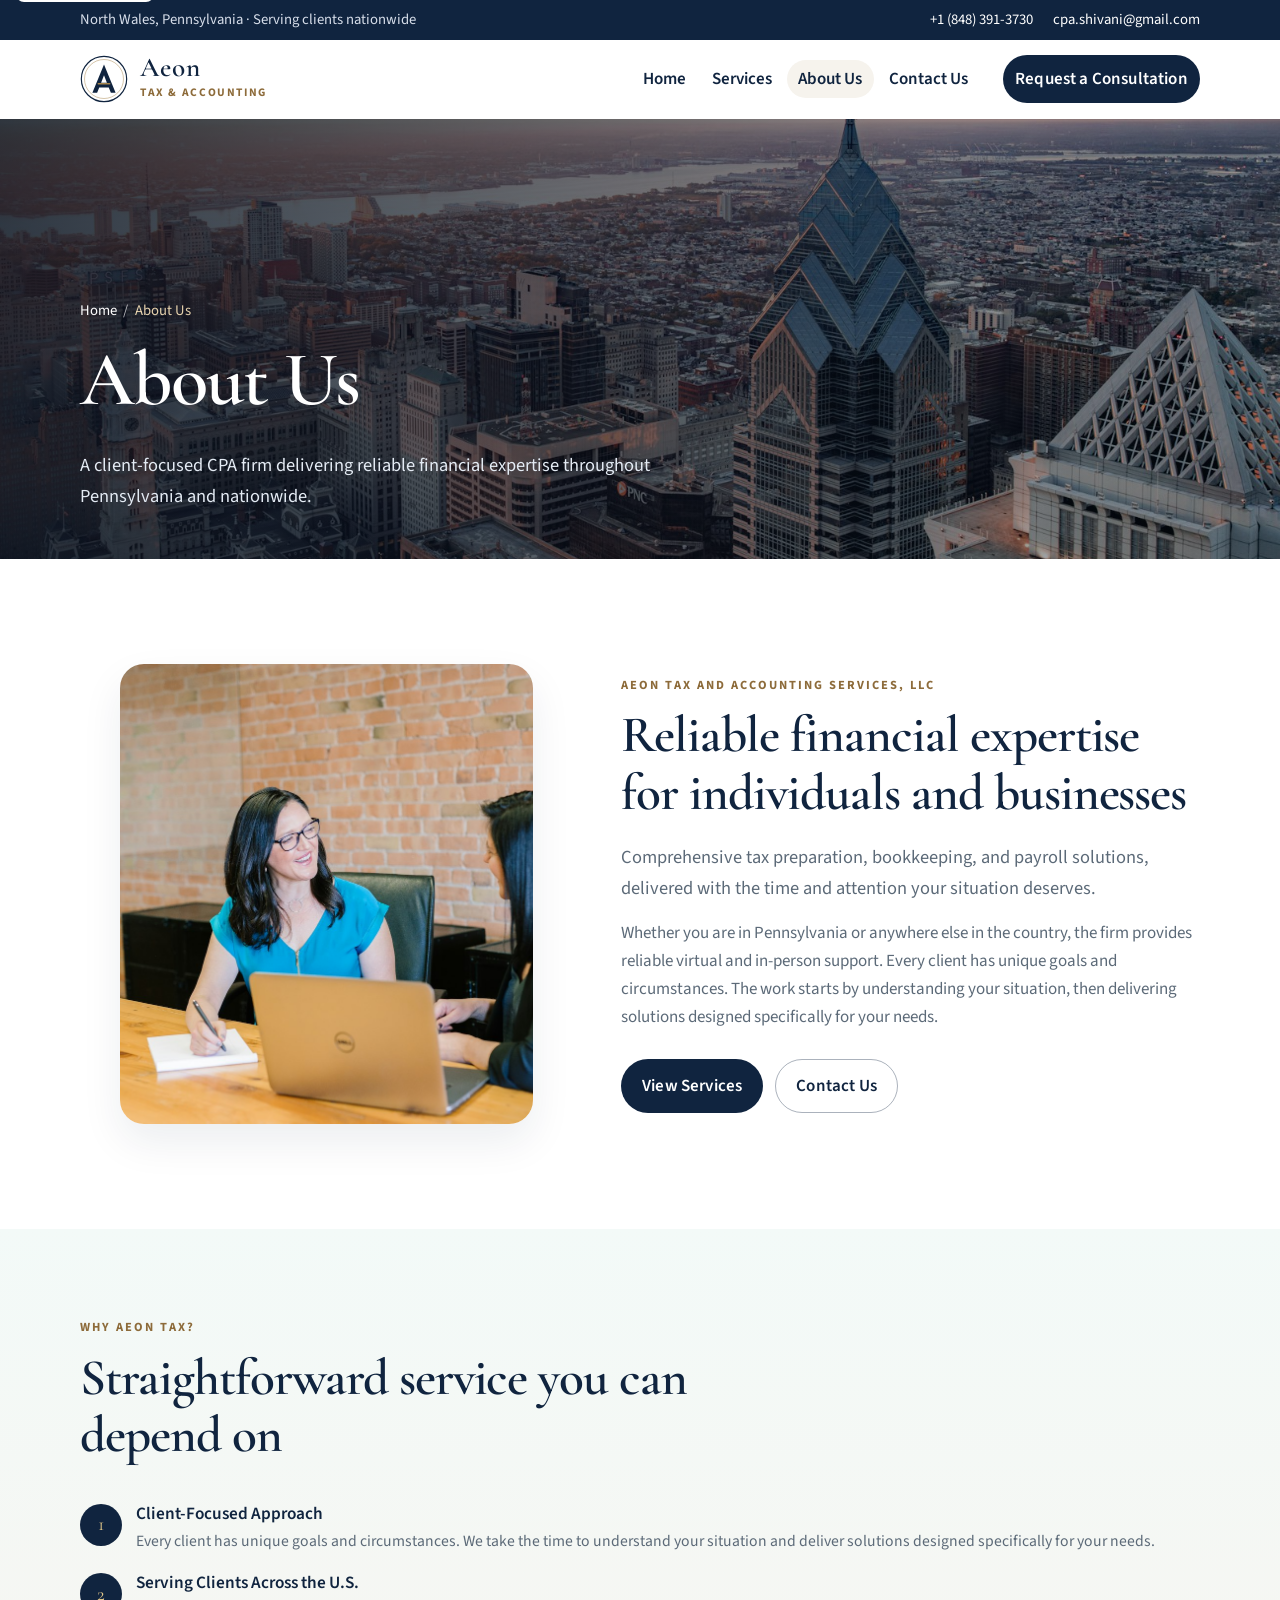
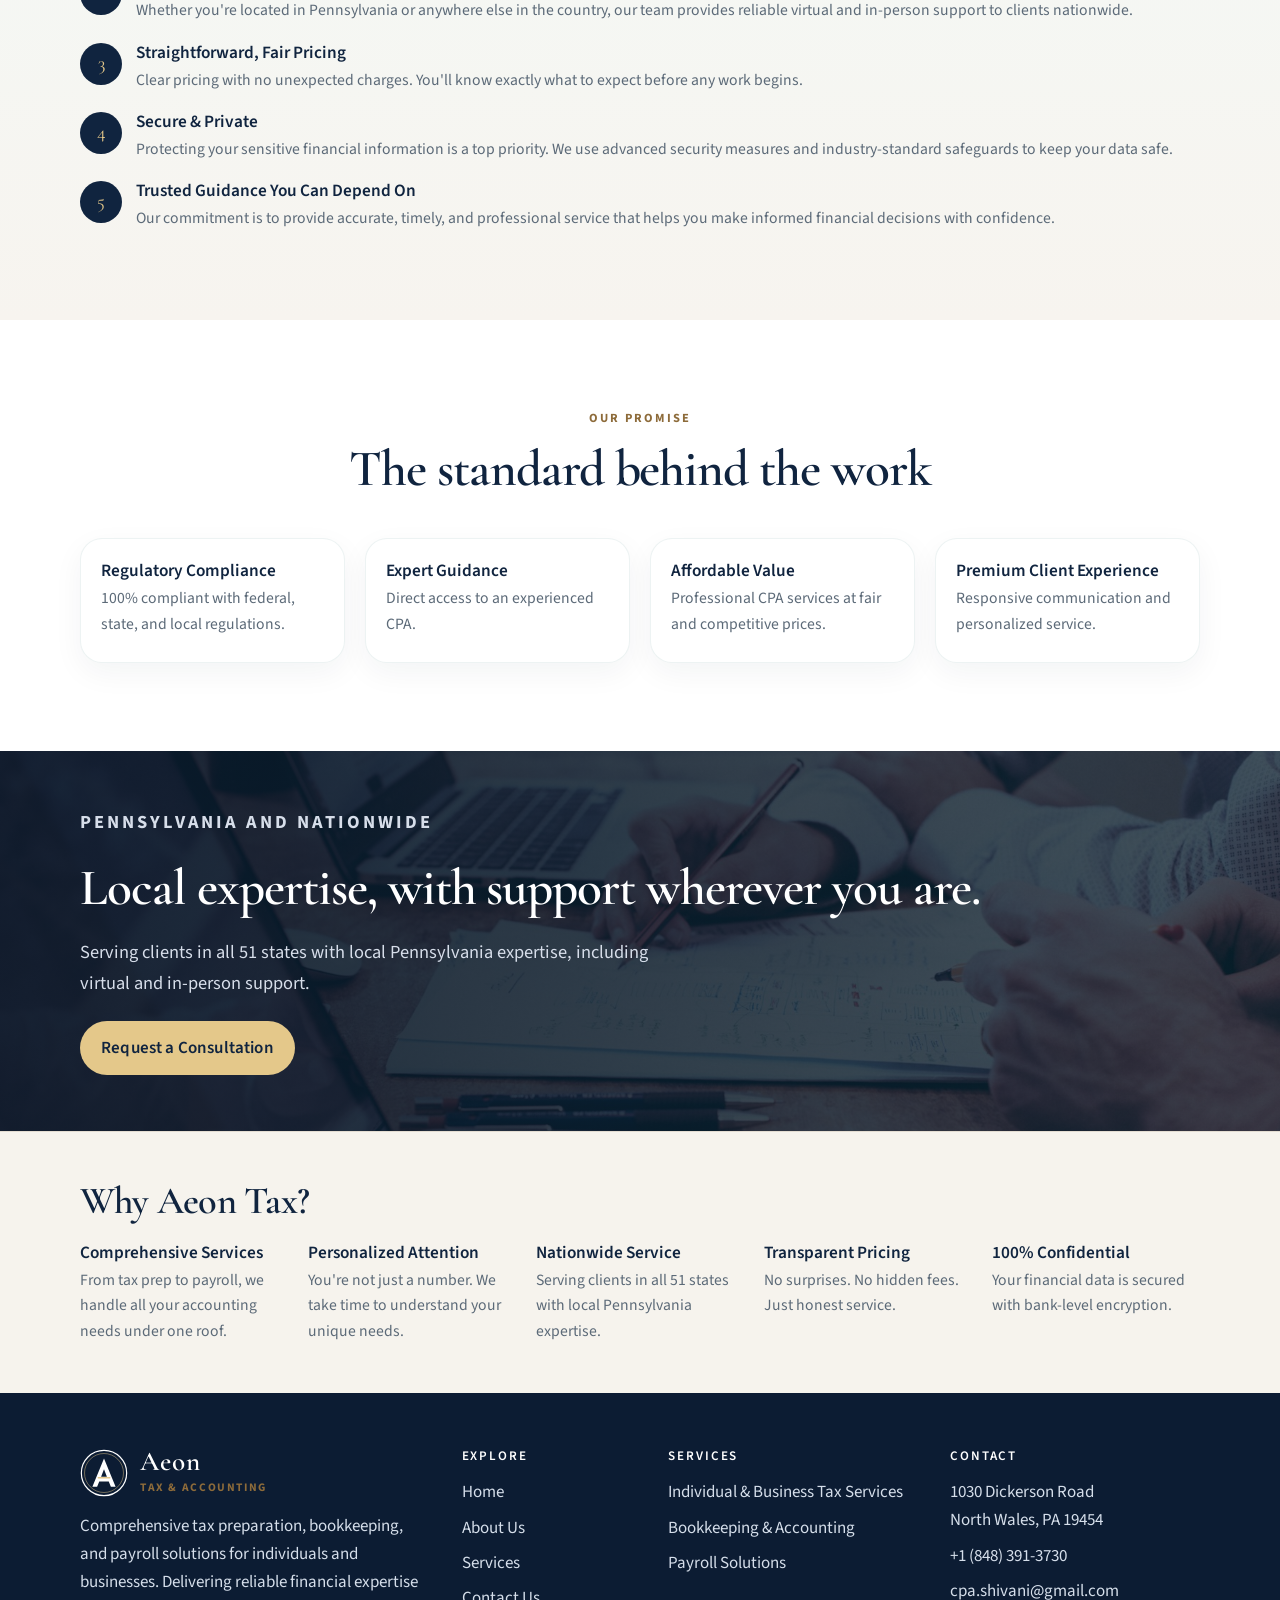
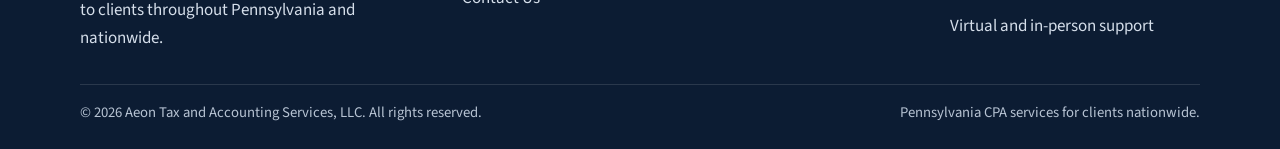
==== about.html @ 9fcaf342 "Initial commit of the Aeon Tax and Accounting Services website, including HTML pages for Home, About" ====
<!DOCTYPE html>
<html lang="en">
<head>
  <meta charset="utf-8">
  <meta name="viewport" content="width=device-width, initial-scale=1">
  <title>About Us | Aeon Tax and Accounting Services, LLC</title>
  <meta name="description" content="Aeon Tax and Accounting Services, LLC provides client-focused CPA services with virtual and in-person support across Pennsylvania and the United States.">
  <meta name="theme-color" content="#10243f">
  <meta property="og:title" content="About Aeon Tax and Accounting Services, LLC">
  <meta property="og:description" content="A client-focused CPA firm serving Pennsylvania and clients nationwide with tax, bookkeeping, and payroll support.">
  <meta property="og:type" content="website">
  <link rel="icon" href="images/logo/favicon.svg" type="image/svg+xml">
  <link rel="preconnect" href="https://fonts.googleapis.com">
  <link rel="preconnect" href="https://fonts.gstatic.com" crossorigin>
  <link href="https://fonts.googleapis.com/css2?family=Cormorant+Garamond:ital,wght@0,500;0,600;0,700;1,500&family=Source+Sans+3:wght@400;500;600;700&display=swap" rel="stylesheet">
  <link rel="stylesheet" href="css/style.css">
</head>
<body>
  <a class="skip-link" href="#main">Skip to content</a>
  <header class="site-header">
    <div class="utility">
      <div class="wrap utility-inner">
        <span>North Wales, Pennsylvania · Serving clients nationwide</span>
        <div class="utility-links">
          <a href="tel:+18483913730">+1 (848) 391-3730</a>
          <a href="mailto:cpa.shivani@gmail.com">cpa.shivani@gmail.com</a>
        </div>
      </div>
    </div>
    <div class="wrap header-bar">
      <a class="logo" href="index.html" aria-label="Aeon Tax and Accounting Services, LLC, home">
        <svg class="logo-mark" viewBox="0 0 72 72" aria-hidden="true" focusable="false">
          <circle cx="36" cy="36" r="34" fill="none" stroke="currentColor" stroke-width="1.75"></circle>
          <circle cx="36" cy="36" r="29.25" fill="none" stroke="#A6844A" stroke-width="0.7"></circle>
          <path fill="currentColor" fill-rule="evenodd" d="M36 14.2 53.4 56.8h-7.1l-3.15-8.15H28.85L25.7 56.8h-7.1L36 14.2Zm0 16.15-4.35 11.25h8.7L36 30.35Z"></path>
          <path d="M27.4 43.15h17.2" stroke="#A6844A" stroke-width="2.15" stroke-linecap="round"></path>
        </svg>
        <span>
          <span class="logo-name">Aeon</span>
          <span class="logo-sub">Tax &amp; Accounting</span>
        </span>
      </a>
      <button class="nav-toggle" type="button" aria-expanded="false" aria-controls="site-nav">
        <span class="sr-only">Open menu</span>
        <span class="nav-toggle-bar"></span>
      </button>
      <nav class="site-nav" id="site-nav" aria-label="Primary">
        <ul>
          <li><a href="index.html">Home</a></li>
          <li class="has-sub">
            <a href="services.html">Services</a>
            <button class="sub-toggle" type="button" aria-expanded="false" aria-controls="service-menu">
              <span class="sr-only">Show services</span>
              <svg width="12" height="8" viewBox="0 0 12 8" aria-hidden="true"><path d="M1 1.5 6 6.5 11 1.5" fill="none" stroke="currentColor" stroke-width="1.6" stroke-linecap="round"></path></svg>
            </button>
            <ul class="submenu" id="service-menu">
              <li><a href="service-pages/tax-services.html">Individual &amp; Business Tax Services</a></li>
              <li><a href="service-pages/bookkeeping.html">Bookkeeping &amp; Accounting</a></li>
              <li><a href="service-pages/payroll.html">Payroll Solutions</a></li>
            </ul>
          </li>
          <li><a href="about.html" aria-current="page">About Us</a></li>
          <li><a href="contact.html">Contact Us</a></li>
        </ul>
        <a class="btn btn-primary" href="contact.html">Request a Consultation</a>
      </nav>
    </div>
  </header>

  <main id="main">
    <header class="page-banner">
      <img src="images/banners/about.jpg" alt="Philadelphia skyline along the Schuylkill River at sunrise, including City Hall">
      <div class="shade"></div>
      <div class="wrap">
        <nav class="crumbs" aria-label="Breadcrumb">
          <ol>
            <li><a href="index.html">Home</a></li>
            <li aria-current="page">About Us</li>
          </ol>
        </nav>
        <h1>About Us</h1>
        <p class="lead">A client-focused CPA firm delivering reliable financial expertise throughout Pennsylvania and nationwide.</p>
      </div>
    </header>

    <section class="section" aria-labelledby="about-intro">
      <div class="wrap split">
        <figure class="frame">
          <img src="images/content/consulting.jpg" width="1400" height="933" alt="Two professionals meeting at a conference table with a laptop and notes">
        </figure>
        <div>
          <p class="eyebrow">Aeon Tax and Accounting Services, LLC</p>
          <h2 id="about-intro">Reliable financial expertise for individuals and businesses</h2>
          <p class="lead">Comprehensive tax preparation, bookkeeping, and payroll solutions, delivered with the time and attention your situation deserves.</p>
          <p class="note">Whether you are in Pennsylvania or anywhere else in the country, the firm provides reliable virtual and in-person support. Every client has unique goals and circumstances. The work starts by understanding your situation, then delivering solutions designed specifically for your needs.</p>
          <div class="hero-actions">
            <a class="btn btn-primary" href="services.html">View Services</a>
            <a class="btn btn-line" href="contact.html">Contact Us</a>
          </div>
        </div>
      </div>
    </section>

    <section class="section promise" aria-labelledby="about-why">
      <div class="wrap">
        <div class="section-head">
          <p class="eyebrow">Why Aeon Tax?</p>
          <h2 id="about-why">Straightforward service you can depend on</h2>
        </div>
        <div class="why-list">
          <article class="why-item">
            <span class="why-index">1</span>
            <div>
              <h3>Client-Focused Approach</h3>
              <p>Every client has unique goals and circumstances. We take the time to understand your situation and deliver solutions designed specifically for your needs.</p>
            </div>
          </article>
          <article class="why-item">
            <span class="why-index">2</span>
            <div>
              <h3>Serving Clients Across the U.S.</h3>
              <p>Whether you're located in Pennsylvania or anywhere else in the country, our team provides reliable virtual and in-person support to clients nationwide.</p>
            </div>
          </article>
          <article class="why-item">
            <span class="why-index">3</span>
            <div>
              <h3>Straightforward, Fair Pricing</h3>
              <p>Clear pricing with no unexpected charges. You'll know exactly what to expect before any work begins.</p>
            </div>
          </article>
          <article class="why-item">
            <span class="why-index">4</span>
            <div>
              <h3>Secure &amp; Private</h3>
              <p>Protecting your sensitive financial information is a top priority. We use advanced security measures and industry-standard safeguards to keep your data safe.</p>
            </div>
          </article>
          <article class="why-item">
            <span class="why-index">5</span>
            <div>
              <h3>Trusted Guidance You Can Depend On</h3>
              <p>Our commitment is to provide accurate, timely, and professional service that helps you make informed financial decisions with confidence.</p>
            </div>
          </article>
        </div>
      </div>
    </section>

    <section class="section" aria-labelledby="about-promise">
      <div class="wrap">
        <div class="section-head center">
          <p class="eyebrow">Our Promise</p>
          <h2 id="about-promise">The standard behind the work</h2>
        </div>
        <div class="promise-grid">
          <article class="promise-card">
            <h3>Regulatory Compliance</h3>
            <p>100% compliant with federal, state, and local regulations.</p>
          </article>
          <article class="promise-card">
            <h3>Expert Guidance</h3>
            <p>Direct access to an experienced CPA.</p>
          </article>
          <article class="promise-card">
            <h3>Affordable Value</h3>
            <p>Professional CPA services at fair and competitive prices.</p>
          </article>
          <article class="promise-card">
            <h3>Premium Client Experience</h3>
            <p>Responsive communication and personalized service.</p>
          </article>
        </div>
      </div>
    </section>

    <section class="cta-band" aria-labelledby="about-cta">
      <img src="images/banners/services.jpg" alt="">
      <div class="shade"></div>
      <div class="wrap">
        <p class="eyebrow">Pennsylvania and nationwide</p>
        <h2 id="about-cta">Local expertise, with support wherever you are.</h2>
        <p>Serving clients in all 51 states with local Pennsylvania expertise, including virtual and in-person support.</p>
        <a class="btn btn-gold" href="contact.html">Request a Consultation</a>
      </div>
    </section>
  </main>

  <section class="footer-why" aria-labelledby="footer-why-title">
    <div class="wrap">
      <h2 id="footer-why-title">Why Aeon Tax?</h2>
      <div class="footer-why-grid">
        <article>
          <h3>Comprehensive Services</h3>
          <p>From tax prep to payroll, we handle all your accounting needs under one roof.</p>
        </article>
        <article>
          <h3>Personalized Attention</h3>
          <p>You're not just a number. We take time to understand your unique needs.</p>
        </article>
        <article>
          <h3>Nationwide Service</h3>
          <p>Serving clients in all 51 states with local Pennsylvania expertise.</p>
        </article>
        <article>
          <h3>Transparent Pricing</h3>
          <p>No surprises. No hidden fees. Just honest service.</p>
        </article>
        <article>
          <h3>100% Confidential</h3>
          <p>Your financial data is secured with bank-level encryption.</p>
        </article>
      </div>
    </div>
  </section>

  <footer class="site-footer">
    <div class="wrap footer-grid">
      <div class="footer-brand">
        <a class="logo footer-logo" href="index.html" aria-label="Aeon Tax and Accounting Services, LLC, home">
          <svg class="logo-mark" viewBox="0 0 72 72" aria-hidden="true" focusable="false">
            <circle cx="36" cy="36" r="34" fill="none" stroke="currentColor" stroke-width="1.75"></circle>
            <circle cx="36" cy="36" r="29.25" fill="none" stroke="#E4C88A" stroke-width="0.7"></circle>
            <path fill="currentColor" fill-rule="evenodd" d="M36 14.2 53.4 56.8h-7.1l-3.15-8.15H28.85L25.7 56.8h-7.1L36 14.2Zm0 16.15-4.35 11.25h8.7L36 30.35Z"></path>
            <path d="M27.4 43.15h17.2" stroke="#E4C88A" stroke-width="2.15" stroke-linecap="round"></path>
          </svg>
          <span>
            <span class="logo-name">Aeon</span>
            <span class="logo-sub">Tax &amp; Accounting</span>
          </span>
        </a>
        <p>Comprehensive tax preparation, bookkeeping, and payroll solutions for individuals and businesses. Delivering reliable financial expertise to clients throughout Pennsylvania and nationwide.</p>
      </div>
      <div>
        <h2>Explore</h2>
        <ul>
          <li><a href="index.html">Home</a></li>
          <li><a href="about.html">About Us</a></li>
          <li><a href="services.html">Services</a></li>
          <li><a href="contact.html">Contact Us</a></li>
        </ul>
      </div>
      <div>
        <h2>Services</h2>
        <ul>
          <li><a href="service-pages/tax-services.html">Individual &amp; Business Tax Services</a></li>
          <li><a href="service-pages/bookkeeping.html">Bookkeeping &amp; Accounting</a></li>
          <li><a href="service-pages/payroll.html">Payroll Solutions</a></li>
        </ul>
      </div>
      <div>
        <h2>Contact</h2>
        <ul>
          <li>1030 Dickerson Road<br>North Wales, PA 19454</li>
          <li><a href="tel:+18483913730">+1 (848) 391-3730</a></li>
          <li><a href="mailto:cpa.shivani@gmail.com">cpa.shivani@gmail.com</a></li>
          <li>Virtual and in-person support</li>
        </ul>
      </div>
    </div>
    <div class="wrap legal">
      <p>© <span data-year>2026</span> Aeon Tax and Accounting Services, LLC. All rights reserved.</p>
      <p>Pennsylvania CPA services for clients nationwide.</p>
    </div>
  </footer>
  <script src="js/script.js"></script>
</body>
</html>
---- css/style.css ----
:root {
  --navy: #10243f;
  --navy-2: #1a365d;
  --ink: #1b2430;
  --muted: #5c6a78;
  --gold: #8d6b3a;
  --gold-soft: #e7d3ae;
  --brass: #c6a15a;
  --paper: #f6f3ed;
  --paper-2: #efeae2;
  --white: #ffffff;
  --line: #e4ddd2;
  --teal: #1d6b64;
  --teal-soft: #e7f3f1;
  --danger: #8d2b2b;
  --shadow: 0 18px 40px rgba(16, 36, 63, 0.08);
  --serif: "Cormorant Garamond", Georgia, "Times New Roman", serif;
  --sans: "Source Sans 3", "Segoe UI", sans-serif;
  --header: 78px;
  --wrap: 1120px;
  --radius: 18px;
}

*,
*::before,
*::after {
  box-sizing: border-box;
}

html {
  scroll-behavior: smooth;
  overflow-x: clip;
}

body {
  margin: 0;
  color: var(--ink);
  background: var(--white);
  font-family: var(--sans);
  font-size: 1.0625rem;
  line-height: 1.65;
}

body.nav-open {
  overflow: hidden;
}

img {
  max-width: 100%;
  display: block;
}

a {
  color: inherit;
  text-decoration-thickness: 1px;
  text-underline-offset: 0.18em;
}

a:hover {
  color: var(--navy-2);
}

h1, h2, h3, p {
  margin-top: 0;
}

h1, h2, h3 {
  font-family: var(--serif);
  font-weight: 600;
  letter-spacing: -0.02em;
  line-height: 1.12;
  color: var(--navy);
}

h1 {
  font-size: clamp(2.6rem, 5.4vw, 4.7rem);
  margin-bottom: 0.35em;
}

h2 {
  font-size: clamp(2.1rem, 4vw, 3.35rem);
  margin-bottom: 0.4em;
}

h3 {
  font-size: 1.55rem;
  margin-bottom: 0.35em;
}

p {
  margin-bottom: 0;
}

ul,
ol {
  margin: 0;
  padding: 0;
  list-style: none;
}

button, input, select, textarea {
  font: inherit;
}

.skip-link {
  position: absolute;
  left: 1rem;
  top: -3rem;
  z-index: 100;
  background: var(--white);
  color: var(--navy);
  padding: 0.7rem 1rem;
  border-radius: 8px;
}

.skip-link:focus {
  top: 1rem;
}

.sr-only {
  position: absolute;
  width: 1px;
  height: 1px;
  padding: 0;
  margin: -1px;
  overflow: hidden;
  clip: rect(0, 0, 0, 0);
  white-space: nowrap;
  border: 0;
}

.wrap {
  width: min(var(--wrap), calc(100% - 2.5rem));
  margin-inline: auto;
}

.eyebrow {
  margin: 0 0 0.75rem;
  color: var(--gold);
  font-size: 0.78rem;
  font-weight: 700;
  letter-spacing: 0.16em;
  text-transform: uppercase;
}

.lead {
  color: var(--muted);
  font-size: 1.15rem;
  max-width: 42rem;
}

.section {
  padding: 5.5rem 0;
}

.section-head {
  max-width: 40rem;
  margin-bottom: 2.5rem;
}

.section-head.center {
  margin-inline: auto;
  text-align: center;
}

.btn {
  display: inline-flex;
  align-items: center;
  justify-content: center;
  gap: 0.5rem;
  min-height: 48px;
  padding: 0.75rem 1.25rem;
  border-radius: 999px;
  border: 1.5px solid transparent;
  font-weight: 600;
  letter-spacing: 0.01em;
  text-decoration: none;
  cursor: pointer;
  transition: background 0.2s ease, color 0.2s ease, border-color 0.2s ease, transform 0.2s ease;
}

.btn-primary {
  background: var(--navy);
  color: var(--white);
}

.btn-primary:hover {
  background: var(--navy-2);
  color: var(--white);
}

.btn-line {
  background: transparent;
  color: var(--navy);
  border-color: rgba(16, 36, 63, 0.35);
}

.btn-line:hover {
  border-color: var(--navy);
  color: var(--navy);
}

.btn-gold {
  background: #e4c88a;
  color: var(--navy);
}

.btn-gold:hover {
  background: #f0d7a4;
  color: var(--navy);
}

.btn-light {
  background: transparent;
  color: var(--white);
  border-color: rgba(255, 255, 255, 0.55);
}

.btn-light:hover {
  background: var(--white);
  color: var(--navy);
}

.utility {
  background: var(--navy);
  color: #d7deea;
  font-size: 0.92rem;
}

.utility-inner {
  display: flex;
  justify-content: space-between;
  gap: 1rem;
  align-items: center;
  min-height: 40px;
  padding: 0.35rem 0;
}

.utility a {
  color: #fff;
  text-decoration: none;
}

.utility a:hover {
  color: var(--gold-soft);
}

.utility-links {
  display: flex;
  gap: 1.25rem;
  flex-wrap: wrap;
}

.site-header {
  position: sticky;
  top: 0;
  z-index: 40;
  background: rgba(255, 255, 255, 0.98);
  border-bottom: 1px solid transparent;
  z-index: 50;
}

.site-header.is-stuck {
  border-bottom-color: var(--line);
  box-shadow: 0 8px 24px rgba(16, 36, 63, 0.06);
}

.header-bar {
  display: flex;
  align-items: center;
  justify-content: space-between;
  min-height: var(--header);
  gap: 1rem;
}

.logo {
  display: flex;
  align-items: center;
  gap: 0.75rem;
  text-decoration: none;
  color: var(--navy);
  min-width: 0;
}

.logo-mark {
  width: 48px;
  height: 48px;
  flex: none;
}

.logo-name {
  display: block;
  font-family: var(--serif);
  font-size: 1.7rem;
  line-height: 0.9;
  font-weight: 600;
  letter-spacing: 0.04em;
}

.logo-sub {
  display: block;
  margin-top: 0.2rem;
  font-size: 0.72rem;
  font-weight: 700;
  letter-spacing: 0.14em;
  text-transform: uppercase;
  color: var(--gold);
}

.nav-toggle {
  display: none;
  width: 46px;
  height: 46px;
  border: 1px solid var(--line);
  border-radius: 12px;
  background: var(--white);
  padding: 0;
  cursor: pointer;
}

.nav-toggle-bar,
.nav-toggle-bar::before,
.nav-toggle-bar::after {
  display: block;
  width: 18px;
  height: 1.5px;
  background: var(--navy);
  position: relative;
}

.nav-toggle-bar::before,
.nav-toggle-bar::after {
  content: "";
  position: absolute;
  left: 0;
}

.nav-toggle-bar::before { top: -6px; }
.nav-toggle-bar::after { top: 6px; }

.site-nav {
  display: flex;
  align-items: center;
  gap: 1.5rem;
}

.site-nav > ul {
  display: flex;
  align-items: center;
  gap: 0.25rem;
}

.site-nav a {
  text-decoration: none;
  color: var(--navy);
  font-weight: 600;
  padding: 0.45rem 0.7rem;
  border-radius: 999px;
}

.site-nav a:hover,
.site-nav a[aria-current="page"],
.site-nav a.is-section {
  background: var(--paper);
  color: var(--navy);
}

.site-nav a.btn-primary,
.site-nav a.btn-primary:hover {
  background: var(--navy);
  color: #fff;
}

.site-nav a.btn-primary:hover {
  background: var(--navy-2);
}

.has-sub {
  position: relative;
}

.sub-toggle {
  display: none;
}

.submenu {
  position: absolute;
  top: 100%;
  left: 0;
  min-width: 280px;
  padding: 0.5rem;
  background: var(--white);
  border: 1px solid var(--line);
  border-radius: 14px;
  box-shadow: var(--shadow);
  opacity: 0;
  visibility: hidden;
  transform: translateY(6px);
  transition: opacity 0.18s ease, transform 0.18s ease, visibility 0.18s ease;
}

.has-sub:hover .submenu,
.has-sub:focus-within .submenu {
  opacity: 1;
  visibility: visible;
  transform: none;
}

.submenu a {
  display: block;
  border-radius: 10px;
  padding: 0.7rem 0.8rem;
}

.hero {
  background:
    radial-gradient(circle at top right, rgba(198, 161, 90, 0.18), transparent 28%),
    var(--paper);
  padding: 3.5rem 0 4.5rem;
}

.hero-grid {
  display: grid;
  grid-template-columns: 1.05fr 0.95fr;
  gap: 3rem;
  align-items: center;
}

.hero-actions {
  display: flex;
  flex-wrap: wrap;
  gap: 0.75rem;
  margin-top: 1.75rem;
}

.hero-points {
  display: flex;
  flex-wrap: wrap;
  gap: 0.6rem 1.25rem;
  margin-top: 1.75rem;
  padding-top: 1.25rem;
  border-top: 1px solid var(--line);
  color: var(--navy);
  font-weight: 600;
  font-size: 0.95rem;
}

.hero-points li {
  display: flex;
  align-items: center;
  gap: 0.45rem;
}

.hero-points li::before {
  content: "";
  width: 7px;
  height: 7px;
  border-radius: 50%;
  background: var(--brass);
}

.hero-visual {
  position: relative;
}

.hero-visual img {
  width: 100%;
  height: 560px;
  object-fit: cover;
  border-radius: 28px;
  box-shadow: var(--shadow);
}

.hero-caption {
  position: absolute;
  left: 1.25rem;
  bottom: 1.25rem;
  right: 1.25rem;
  background: rgba(16, 36, 63, 0.88);
  color: #fff;
  border-radius: 16px;
  padding: 0.9rem 1rem;
}

.hero-caption strong {
  display: block;
  font-family: var(--serif);
  font-size: 1.35rem;
  font-weight: 600;
}

.hero-caption span {
  color: #d5deea;
  font-size: 0.95rem;
}

.service-grid,
.promise-grid,
.footer-why-grid,
.detail-grid,
.contact-grid,
.related-grid {
  display: grid;
  gap: 1.25rem;
}

.service-grid {
  grid-template-columns: repeat(3, 1fr);
}

.card {
  background: var(--white);
  border: 1px solid var(--line);
  border-radius: var(--radius);
  overflow: hidden;
  box-shadow: 0 1px 0 rgba(16, 36, 63, 0.03);
  transition: transform 0.2s ease, box-shadow 0.2s ease;
}

.card:hover {
  transform: translateY(-4px);
  box-shadow: var(--shadow);
}

.card img {
  width: 100%;
  height: 210px;
  object-fit: cover;
}

.card-body {
  padding: 1.35rem 1.35rem 1.5rem;
}

.card-body h3 {
  font-size: 1.7rem;
}

.card-body p {
  color: var(--muted);
  margin: 0.4rem 0 1rem;
}

.text-link {
  color: var(--navy);
  font-weight: 700;
  text-decoration: none;
}

.text-link:hover {
  color: var(--gold);
}

.promise {
  background: linear-gradient(180deg, #f3faf8 0%, #f7f4ef 100%);
}

.promise-grid {
  grid-template-columns: repeat(4, 1fr);
}

.promise-card {
  background: var(--white);
  border-radius: 22px;
  padding: 1.4rem 1.25rem 1.5rem;
  box-shadow: 0 10px 30px rgba(16, 36, 63, 0.05);
  border: 1px solid rgba(29, 107, 100, 0.08);
}

.icon-badge {
  width: 46px;
  height: 46px;
  border-radius: 14px;
  display: grid;
  place-items: center;
  background: var(--teal-soft);
  color: var(--teal);
  margin-bottom: 1rem;
}

.promise-card h3,
.why-item h3,
.footer-why h3 {
  font-family: var(--sans);
  font-size: 1.08rem;
  letter-spacing: 0;
  margin-bottom: 0.35rem;
}

.promise-card p,
.why-item p,
.footer-why p {
  color: var(--muted);
  font-size: 0.98rem;
}

.why-grid,
.split,
.feature {
  display: grid;
  grid-template-columns: 0.92fr 1.08fr;
  gap: 3rem;
  align-items: center;
}

.split.reverse,
.feature.reverse {
  grid-template-columns: 1.08fr 0.92fr;
}

.frame {
  border-radius: 24px;
  overflow: hidden;
  box-shadow: var(--shadow);
}

.frame img {
  width: 100%;
  height: 460px;
  object-fit: cover;
}

.block {
  margin-top: 2.25rem;
}

.frame.inset {
  margin: 1.75rem 0;
}

.why-list {
  display: grid;
  gap: 1.15rem;
}

.why-item {
  display: grid;
  grid-template-columns: auto 1fr;
  gap: 0.9rem;
  align-items: start;
}

.why-index {
  width: 42px;
  height: 42px;
  border-radius: 50%;
  display: grid;
  place-items: center;
  background: var(--navy);
  color: #e4c88a;
  font-family: var(--serif);
  font-size: 1.2rem;
}

.cta-band {
  position: relative;
  color: #fff;
  overflow: hidden;
  min-height: 280px;
  display: flex;
  align-items: center;
}

.cta-band img {
  position: absolute;
  inset: 0;
  width: 100%;
  height: 100%;
  object-fit: cover;
}

.cta-band .shade {
  position: absolute;
  inset: 0;
  background: linear-gradient(90deg, rgba(10, 22, 40, 0.92), rgba(10, 22, 40, 0.72));
}

.cta-band .wrap {
  position: relative;
  padding: 3.5rem 0;
}

.cta-band h2,
.page-banner h1,
.cta-band p {
  color: #fff;
}

.cta-band p {
  color: #d7deea;
  max-width: 38rem;
  font-size: 1.15rem;
  margin-bottom: 1.4rem;
}

.page-banner {
  position: relative;
  min-height: 440px;
  display: flex;
  align-items: flex-end;
  color: #fff;
  background: var(--navy);
}

.page-banner img {
  position: absolute;
  inset: 0;
  width: 100%;
  height: 100%;
  object-fit: cover;
}

.page-banner .shade {
  position: absolute;
  inset: 0;
  background: linear-gradient(90deg, rgba(8, 18, 32, 0.84) 0%, rgba(8, 18, 32, 0.58) 52%, rgba(8, 18, 32, 0.28) 100%);
}

.page-banner .wrap {
  position: relative;
  padding: 4.5rem 0 3rem;
  max-width: 760px;
  margin-left: max(1.25rem, calc((100% - var(--wrap)) / 2));
  width: min(760px, calc(100% - 2.5rem));
}

.page-banner h1 {
  color: #fff;
  font-size: clamp(2.8rem, 6vw, 5rem);
}

.page-banner .lead {
  color: #e4ebf4;
}

.crumbs ol {
  display: flex;
  flex-wrap: wrap;
  gap: 0.4rem;
  margin-bottom: 0.9rem;
  font-size: 0.92rem;
}

.crumbs a {
  color: #fff;
  text-decoration: none;
}

.crumbs a:hover {
  color: var(--gold-soft);
}

.crumbs li:not(:last-child)::after {
  content: "/";
  margin-left: 0.4rem;
  color: rgba(255, 255, 255, 0.7);
}

.crumbs [aria-current="page"] {
  color: var(--gold-soft);
}

.feature + .feature {
  margin-top: 3.5rem;
}

.check-list {
  margin-top: 1rem;
  display: grid;
  gap: 0.55rem;
}

.check-list li {
  padding-left: 1.5rem;
  position: relative;
  color: var(--ink);
}

.check-list li::before {
  content: "";
  width: 8px;
  height: 8px;
  border-radius: 50%;
  background: var(--teal);
  position: absolute;
  left: 0;
  top: 0.55rem;
}

.note {
  margin-top: 1rem;
  color: var(--muted);
}

.contact-grid,
.detail-layout {
  grid-template-columns: 1.15fr 0.85fr;
  align-items: start;
}

.detail-layout {
  display: grid;
  gap: 2rem;
  grid-template-columns: 1.35fr 0.75fr;
}

#tax,
#bookkeeping,
#payroll,
#individual,
#business {
  scroll-margin-top: 130px;
}

.contact-form {
  margin-top: 1.5rem;
}

.contact-form,
.contact-panel,
.aside-card {
  background: var(--white);
  border: 1px solid var(--line);
  border-radius: 22px;
  padding: 1.5rem;
  box-shadow: var(--shadow);
}

.aside-card {
  position: sticky;
  top: 7.5rem;
}

.form-grid {
  display: grid;
  grid-template-columns: 1fr 1fr;
  gap: 1rem;
}

.field {
  display: flex;
  flex-direction: column;
  gap: 0.35rem;
}

.field-wide {
  grid-column: 1 / -1;
}

label {
  font-weight: 600;
  color: var(--navy);
}

input, select, textarea {
  width: 100%;
  border: 1px solid #d7d0c6;
  background: #fff;
  border-radius: 12px;
  padding: 0.8rem 0.9rem;
  color: var(--ink);
}

textarea {
  min-height: 150px;
  resize: vertical;
}

input:focus, select:focus, textarea:focus {
  outline: 3px solid rgba(166, 132, 74, 0.35);
  border-color: var(--gold);
}

.field-error {
  min-height: 1.1em;
  color: var(--danger);
  font-size: 0.9rem;
}

.form-actions {
  margin-top: 0.5rem;
}

.form-status {
  margin-top: 1rem;
  padding: 0.9rem 1rem;
  background: var(--teal-soft);
  border-radius: 12px;
  color: var(--navy);
}

.contact-panel h2,
.aside-card h2 {
  font-size: 2rem;
}

.fact {
  display: grid;
  gap: 0.15rem;
  padding: 0.9rem 0;
  border-bottom: 1px solid var(--line);
}

.fact span {
  color: var(--muted);
  font-size: 0.86rem;
  font-weight: 700;
  letter-spacing: 0.08em;
  text-transform: uppercase;
}

.fact a {
  color: var(--navy);
  font-weight: 700;
  text-decoration: none;
}

.fact a:hover {
  color: var(--gold);
}

.map-wrap {
  margin-top: 1.5rem;
  border-radius: 22px;
  overflow: hidden;
  border: 1px solid var(--line);
  min-height: 320px;
  background: var(--paper);
}

.map-wrap iframe {
  width: 100%;
  height: 360px;
  border: 0;
}

.related-grid {
  grid-template-columns: 1fr 1fr;
}

.footer-why {
  background: var(--paper);
  padding: 3rem 0;
  border-top: 1px solid var(--line);
}

.footer-why h2 {
  font-size: clamp(1.8rem, 3vw, 2.4rem);
  margin-bottom: 1.25rem;
}

.footer-why-grid {
  grid-template-columns: repeat(5, 1fr);
}

.site-footer {
  background: #0c1c33;
  color: #d5deea;
  padding: 3.5rem 0 1.5rem;
}

.footer-grid {
  display: grid;
  grid-template-columns: 1.4fr 0.7fr 1fr 1fr;
  gap: 2rem;
}

.site-footer h2 {
  color: #fff;
  font-family: var(--sans);
  font-size: 0.82rem;
  letter-spacing: 0.14em;
  text-transform: uppercase;
  margin-bottom: 0.9rem;
}

.site-footer a {
  color: #d5deea;
  text-decoration: none;
}

.site-footer a:hover {
  color: #fff;
}

.site-footer .logo {
  color: #fff;
}

.site-footer li + li {
  margin-top: 0.45rem;
}

.footer-brand p {
  margin-top: 0.9rem;
  max-width: 28rem;
}

.footer-logo .logo-name {
  color: #fff;
}

.legal {
  margin-top: 2rem;
  padding-top: 1rem;
  border-top: 1px solid rgba(255, 255, 255, 0.12);
  display: flex;
  justify-content: space-between;
  gap: 1rem;
  flex-wrap: wrap;
  font-size: 0.92rem;
  color: #b7c3d3;
}

:focus-visible {
  outline: 3px solid #c6a15a;
  outline-offset: 3px;
}

@media (max-width: 1100px) {
  .promise-grid,
  .footer-why-grid {
    grid-template-columns: repeat(2, 1fr);
  }

  .footer-grid {
    grid-template-columns: 1fr 1fr;
  }
}

@media (max-width: 960px) {
  .utility-inner {
    align-items: flex-start;
    flex-direction: column;
    gap: 0.15rem;
  }

  .nav-toggle {
    display: inline-flex;
    align-items: center;
    justify-content: center;
  }

  .site-nav {
    position: fixed;
    z-index: 60;
    top: var(--nav-top, 118px);
    right: 0;
    left: 0;
    height: calc(100dvh - var(--nav-top, 118px));
    background: #fff;
    display: block;
    padding: 1rem 1.25rem 2rem;
    transform: translateX(100%);
    transition: transform 0.25s ease;
    overflow: auto;
  }

  .site-nav.is-open {
    transform: none;
  }

  .site-nav > ul {
    display: grid;
    gap: 0.25rem;
  }

  .site-nav > .btn {
    margin-top: 1rem;
    width: 100%;
  }

  .submenu {
    position: static;
    opacity: 1;
    visibility: visible;
    transform: none;
    display: none;
    box-shadow: none;
    border: 0;
    padding: 0 0 0.4rem 0.8rem;
    min-width: 0;
  }

  .has-sub.is-open .submenu {
    display: block;
  }

  .sub-toggle {
    display: inline-flex;
    margin-left: 0.25rem;
    border: 0;
    background: var(--paper);
    width: 36px;
    height: 36px;
    border-radius: 10px;
    cursor: pointer;
    vertical-align: middle;
  }

  .hero-grid,
  .why-grid,
  .split,
  .feature,
  .split.reverse,
  .feature.reverse,
  .service-grid,
  .contact-grid,
  .detail-layout,
  .related-grid,
  .form-grid {
    grid-template-columns: 1fr;
  }

  .hero-visual img,
  .frame img {
    height: 360px;
  }

  .feature.reverse .frame {
    order: -1;
  }
}

@media (max-width: 700px) {
  .wrap {
    width: min(var(--wrap), calc(100% - 2rem));
  }

  .utility-inner,
  .legal {
    align-items: flex-start;
    flex-direction: column;
  }

  .section {
    padding: 3.5rem 0;
  }

  .hero {
    padding: 2.2rem 0 3rem;
  }

  .hero-visual img,
  .frame img {
    height: 280px;
  }

  .promise-grid,
  .footer-why-grid,
  .footer-grid {
    grid-template-columns: 1fr;
  }

  .page-banner {
    min-height: 360px;
  }

  .page-banner .shade,
  .cta-band .shade {
    background: linear-gradient(180deg, rgba(8, 18, 32, 0.35), rgba(8, 18, 32, 0.88));
  }

  .page-banner .wrap {
    margin-left: auto;
    padding: 5.5rem 0 2rem;
  }

  .card img {
    height: 200px;
  }

  .header-bar {
    min-height: 68px;
  }

  .logo-name {
    font-size: 1.45rem;
  }
}

@media (prefers-reduced-motion: reduce) {
  html { scroll-behavior: auto; }
  *, *::before, *::after {
    transition: none !important;
  }
  .card:hover { transform: none; }
}
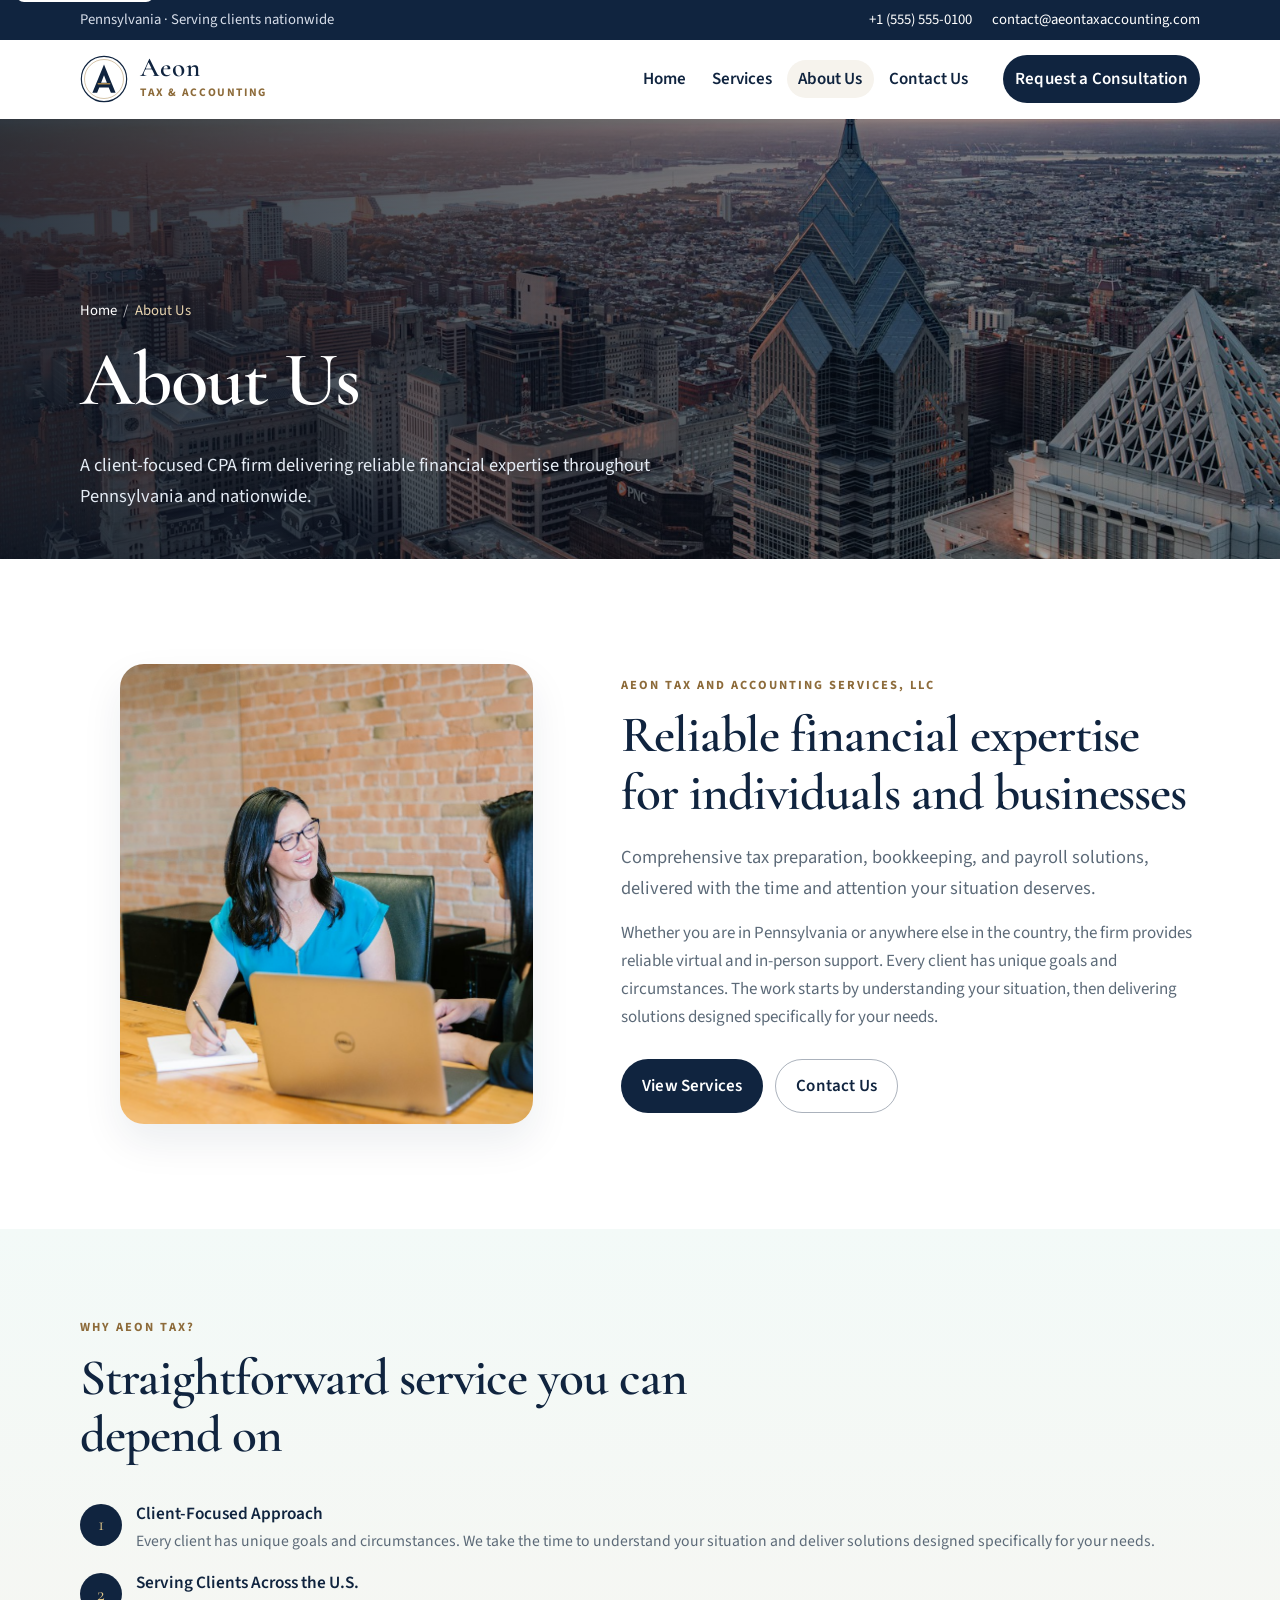
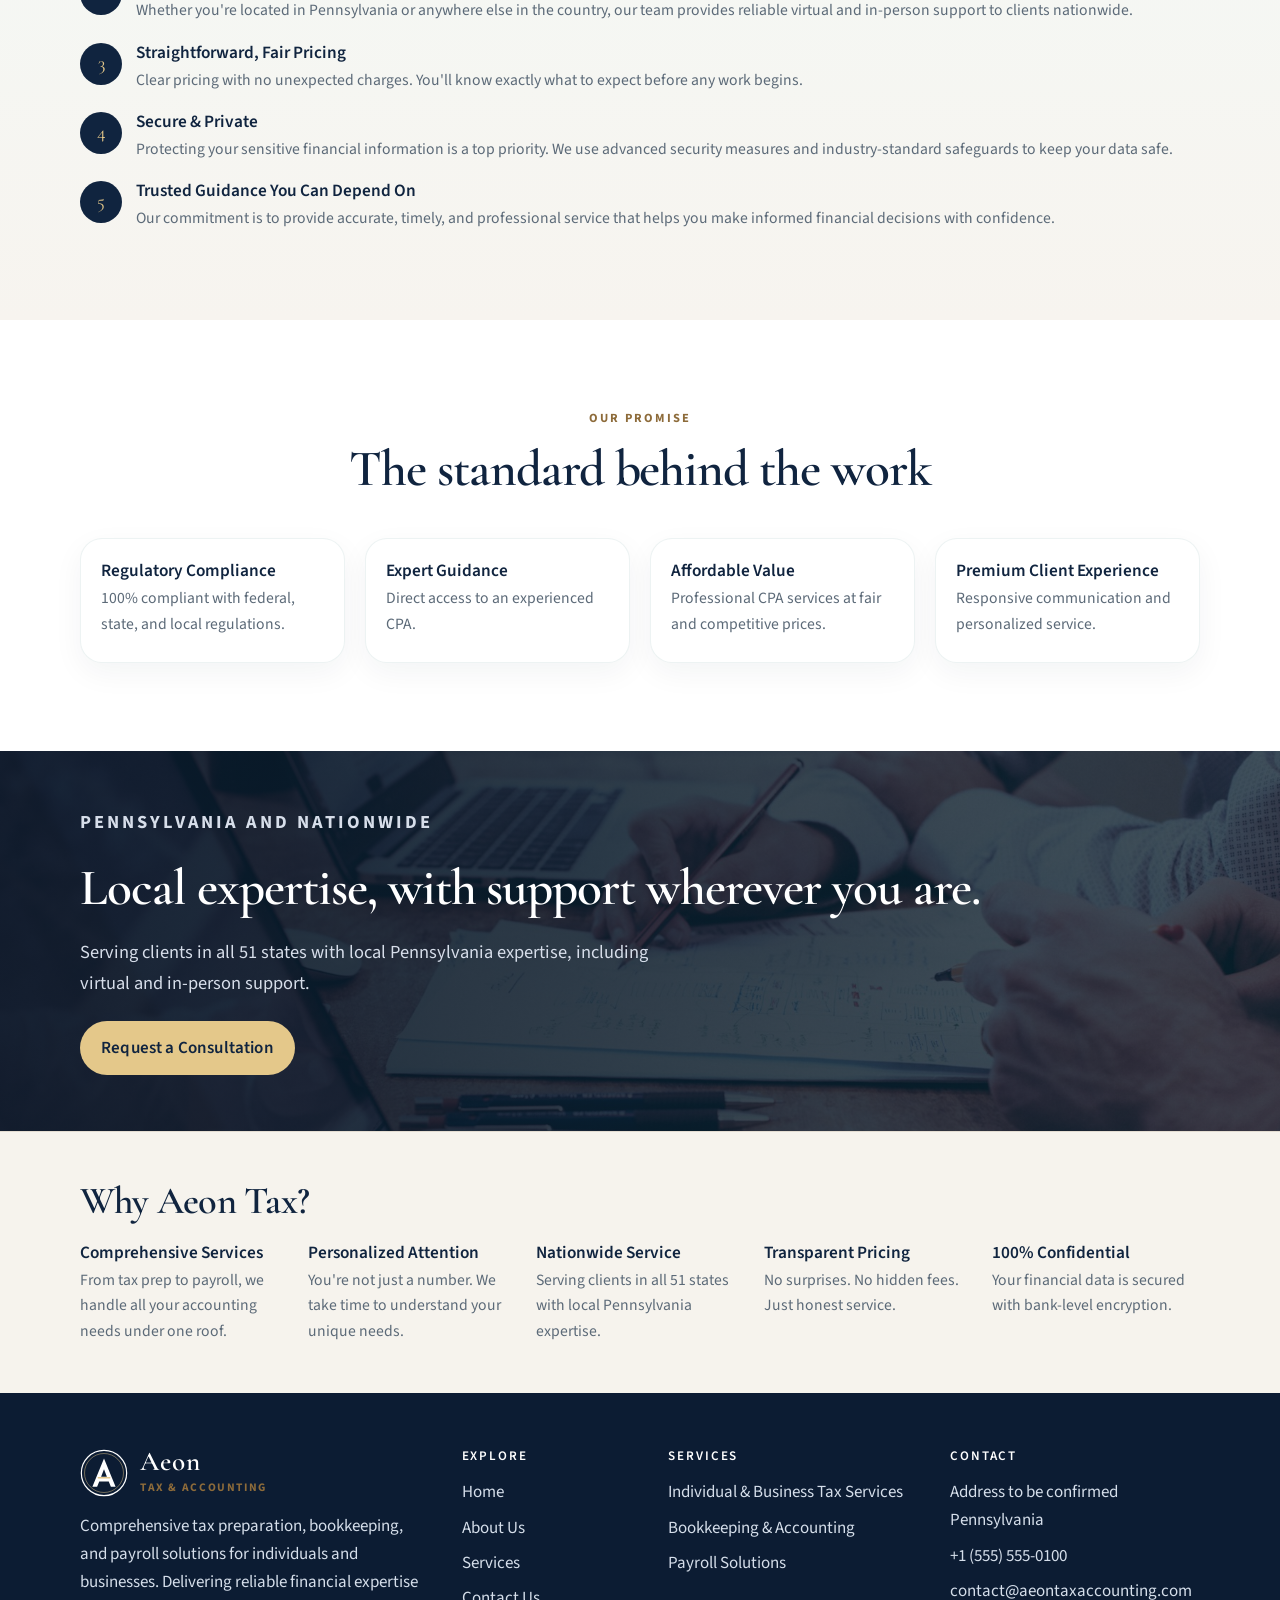
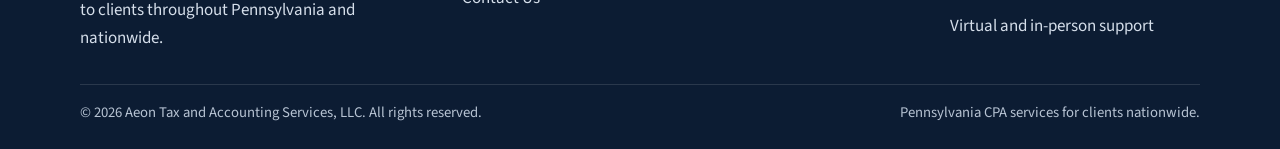
==== commit 06eb9618: "Update contact information across the website, replacing old phone number and email with new details" ====
--- a/about.html
+++ b/about.html
@@ -20,10 +20,10 @@
   <header class="site-header">
     <div class="utility">
       <div class="wrap utility-inner">
-        <span>North Wales, Pennsylvania · Serving clients nationwide</span>
+        <span>Pennsylvania · Serving clients nationwide</span>
         <div class="utility-links">
-          <a href="tel:+18483913730">+1 (848) 391-3730</a>
-          <a href="mailto:cpa.shivani@gmail.com">cpa.shivani@gmail.com</a>
+          <a href="tel:+15555550100">+1 (555) 555-0100</a>
+          <a href="mailto:contact@aeontaxaccounting.com">contact@aeontaxaccounting.com</a>
         </div>
       </div>
     </div>
@@ -251,9 +251,9 @@
       <div>
         <h2>Contact</h2>
         <ul>
-          <li>1030 Dickerson Road<br>North Wales, PA 19454</li>
-          <li><a href="tel:+18483913730">+1 (848) 391-3730</a></li>
-          <li><a href="mailto:cpa.shivani@gmail.com">cpa.shivani@gmail.com</a></li>
+          <li>Address to be confirmed<br>Pennsylvania</li>
+          <li><a href="tel:+15555550100">+1 (555) 555-0100</a></li>
+          <li><a href="mailto:contact@aeontaxaccounting.com">contact@aeontaxaccounting.com</a></li>
           <li>Virtual and in-person support</li>
         </ul>
       </div>
